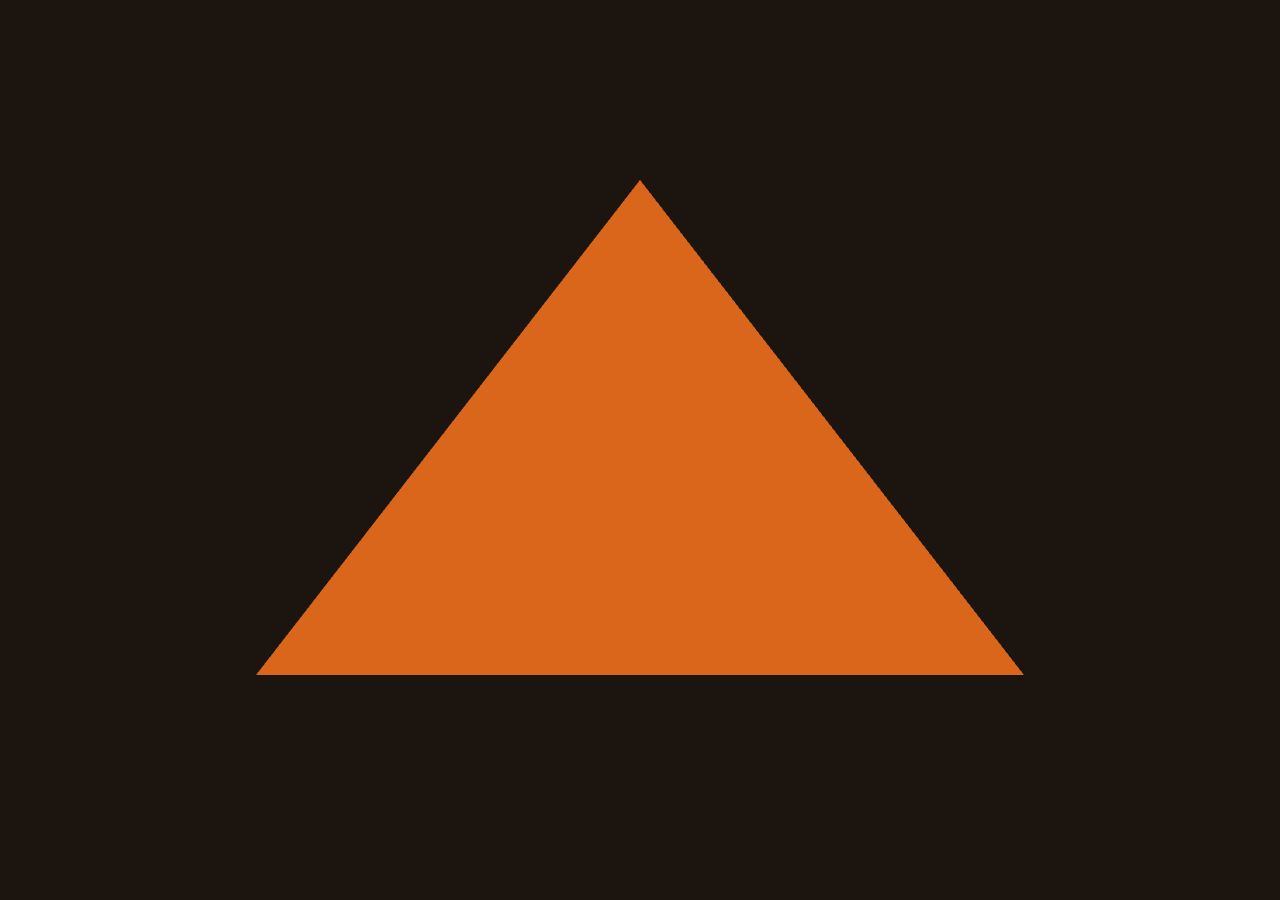
==== index.html @ 7bd9147e "initial commit" ====
<!DOCTYPE html>
<html lang="en">
<head>
  <meta charset="utf-8">
  <meta name="viewport" content="width=device-width, initial-scale=1">
  <title>Leaf Sweeper</title>
  <!-- Empty icon: stops the browser asking for /favicon.ico and logging a 404 error -->
  <link rel="icon" href="data:,">
  <link rel="stylesheet" href="./style.css">
</head>
<body>
  <canvas id="game"></canvas>
  <p id="error" hidden></p>
  <!-- type="module" lets our files import each other (needs a local server, see README) -->
  <script type="module" src="./src/main.js"></script>
</body>
</html>
---- style.css ----
html, body {
  margin: 0;
  height: 100%;
  background: #1b1410;
  overflow: hidden;
}

/* The canvas fills the whole window. Its real pixel size is set in renderer.js. */
#game {
  display: block;
  width: 100vw;
  height: 100vh;
}

/* Shown only if WebGL2 or a shader fails, so errors are visible on the page. */
#error {
  position: absolute;
  top: 16px;
  left: 16px;
  margin: 0;
  padding: 10px 14px;
  background: #7a1f1f;
  color: #ffffff;
  font: 14px system-ui, sans-serif;
  border-radius: 8px;
}
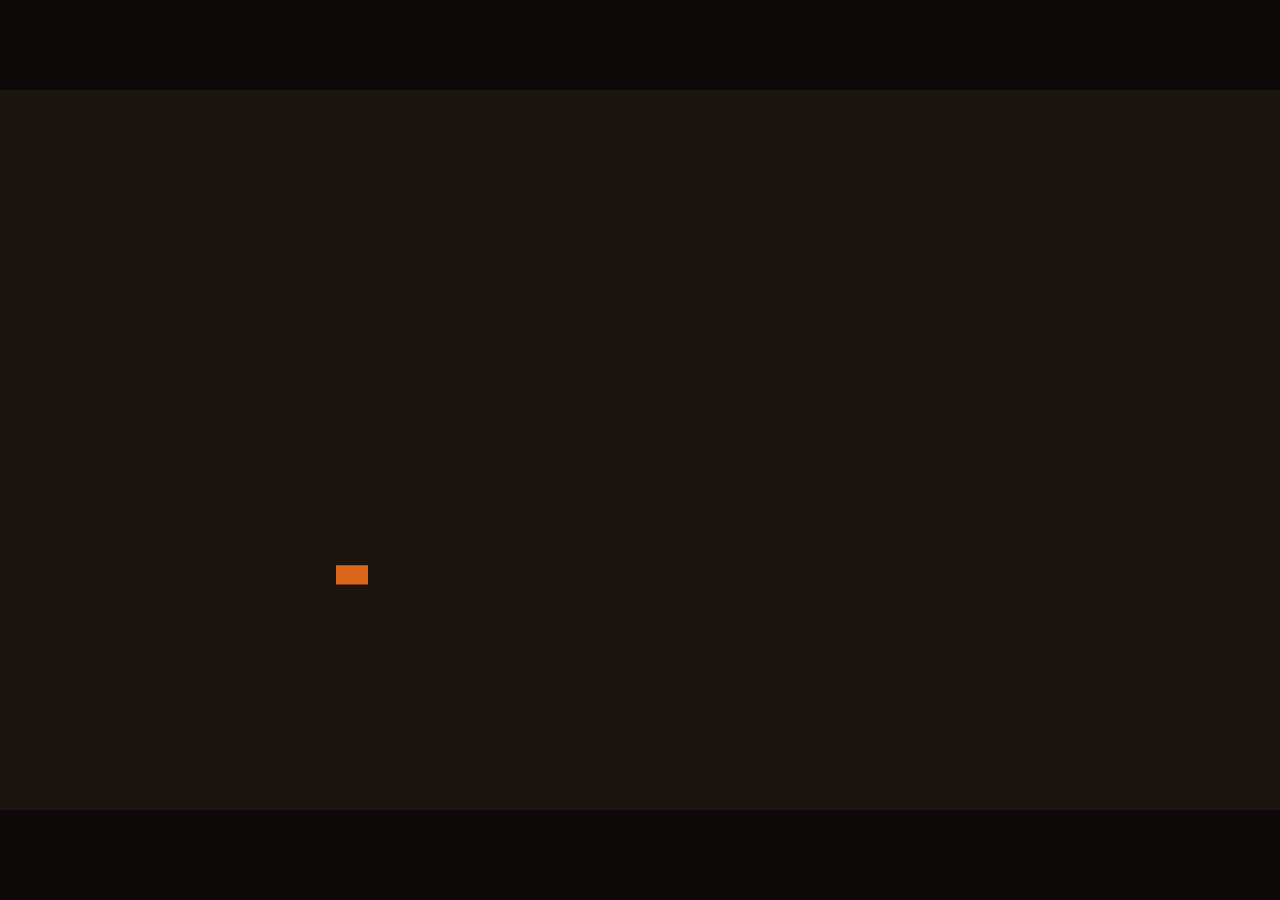
==== commit 23417480: "Step 3: game loop with clamped dt, one leaf at constant velocity, pause key" ====
--- a/index.html
+++ b/index.html
@@ -11,6 +11,7 @@
 <body>
   <canvas id="game"></canvas>
   <p id="error" hidden></p>
+  <p id="paused" hidden>Paused (press P)</p>
   <!-- type="module" lets our files import each other (needs a local server, see README) -->
   <script type="module" src="./src/main.js"></script>
 </body>
--- a/style.css
+++ b/style.css
@@ -24,3 +24,17 @@
   font: 14px system-ui, sans-serif;
   border-radius: 8px;
 }
+
+/* Shown while the simulation is paused with the P key. */
+#paused {
+  position: absolute;
+  top: 16px;
+  right: 16px;
+  margin: 0;
+  padding: 6px 12px;
+  background: rgba(0, 0, 0, 0.55);
+  color: #f0e6da;
+  font: 14px system-ui, sans-serif;
+  border-radius: 8px;
+  pointer-events: none;   /* clicks pass through to the canvas */
+}
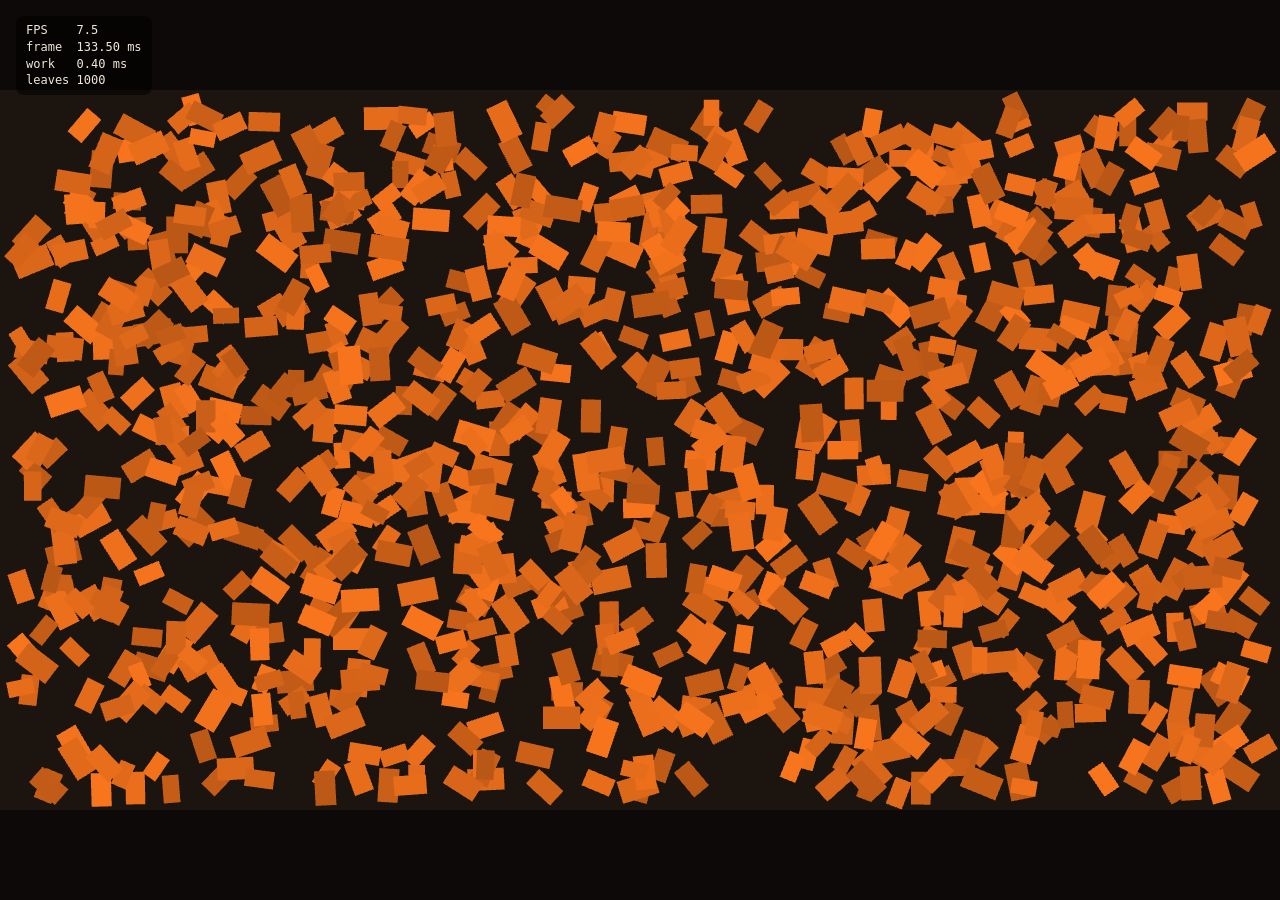
==== commit ec29ecb4: "Step 4 is built: 1000 leaves are drawn with one instanced draw call, each in its own shade, with an " ====
--- a/index.html
+++ b/index.html
@@ -12,6 +12,8 @@
   <canvas id="game"></canvas>
   <p id="error" hidden></p>
   <p id="paused" hidden>Paused (press P)</p>
+  <!-- FPS counter (press F to hide or show) -->
+  <pre id="stats"></pre>
   <!-- type="module" lets our files import each other (needs a local server, see README) -->
   <script type="module" src="./src/main.js"></script>
 </body>
--- a/style.css
+++ b/style.css
@@ -38,3 +38,22 @@
   border-radius: 8px;
   pointer-events: none;   /* clicks pass through to the canvas */
 }
+
+/* FPS counter, top left. Press F to hide or show it. */
+#stats {
+  position: absolute;
+  top: 16px;
+  left: 16px;
+  margin: 0;
+  padding: 6px 10px;
+  background: rgba(0, 0, 0, 0.55);
+  color: #f0e6da;
+  font: 12px/1.4 ui-monospace, Consolas, monospace;   /* fixed-width digits do not jitter */
+  border-radius: 8px;
+  pointer-events: none;   /* clicks pass through to the canvas */
+}
+
+/* The error box sits in the same corner, so keep it on top. */
+#error {
+  z-index: 1;
+}
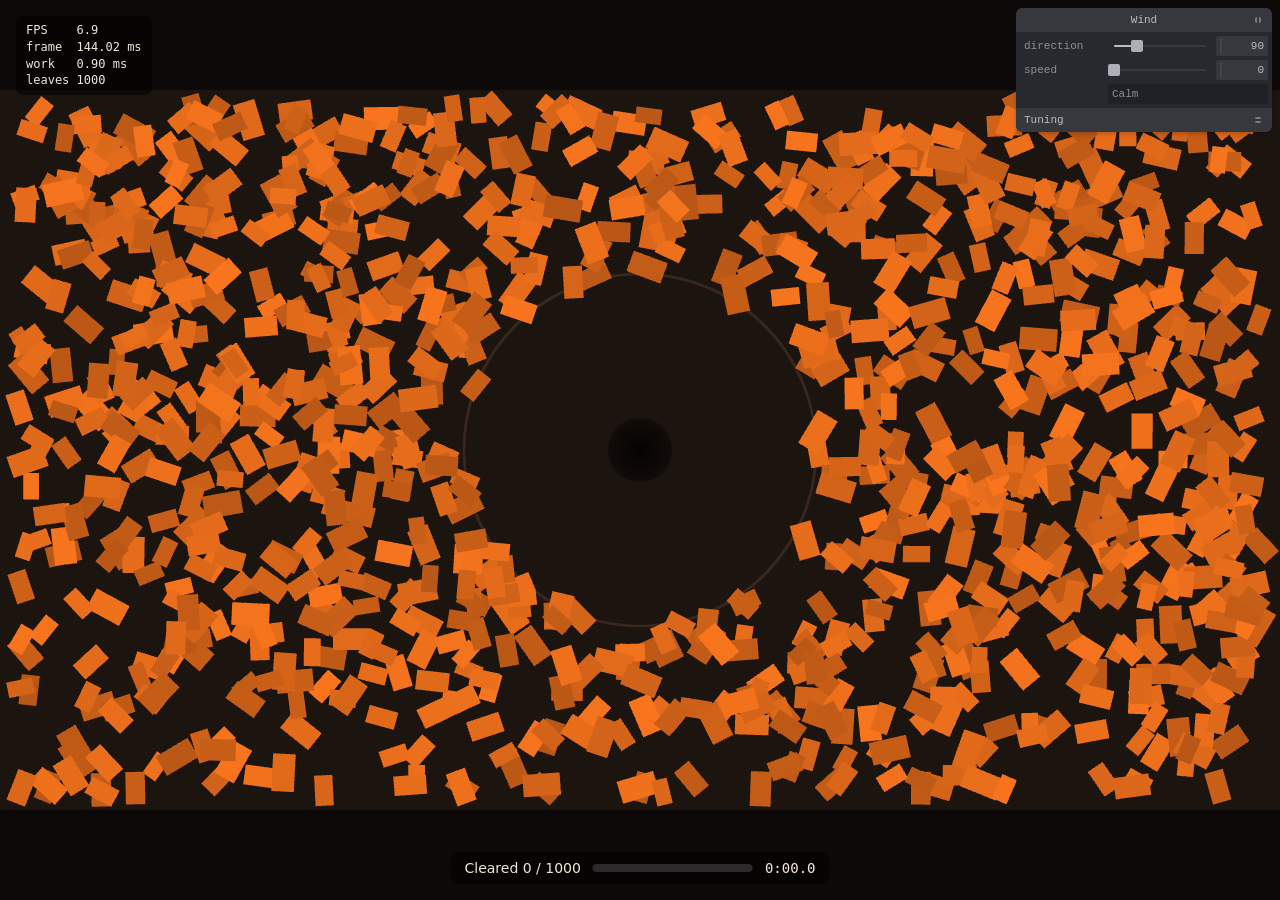
==== commit 2b37899b: "Step 7 is built: the void pulls leaves in and they spiral, shrink and fade away, with a cleared coun" ====
--- a/index.html
+++ b/index.html
@@ -14,6 +14,23 @@
   <p id="paused" hidden>Paused (press P)</p>
   <!-- FPS counter (press F to hide or show) -->
   <pre id="stats"></pre>
+  <!-- Counter, progress bar and timer, bottom center -->
+  <div id="hud">
+    <span id="hud-count">Cleared 0 / 0</span>
+    <div id="hud-bar"><div id="hud-fill"></div></div>
+    <span id="hud-time">0:00.0</span>
+  </div>
+  <!-- Win card, shown when every leaf is cleared -->
+  <div id="win" hidden>
+    <div class="card">
+      <h2>All clear!</h2>
+      <p id="win-time"></p>
+      <div class="buttons">
+        <button id="again" type="button">Play again</button>
+        <button id="more" type="button">+100 leaves</button>
+      </div>
+    </div>
+  </div>
   <!-- type="module" lets our files import each other (needs a local server, see README) -->
   <script type="module" src="./src/main.js"></script>
 </body>
--- a/style.css
+++ b/style.css
@@ -25,11 +25,12 @@
   border-radius: 8px;
 }
 
-/* Shown while the simulation is paused with the P key. */
+/* Shown while the simulation is paused with the P key. Top center. */
 #paused {
   position: absolute;
   top: 16px;
-  right: 16px;
+  left: 50%;
+  transform: translateX(-50%);   /* centered: the wind panel is in the top right */
   margin: 0;
   padding: 6px 12px;
   background: rgba(0, 0, 0, 0.55);
@@ -57,3 +58,91 @@
 #error {
   z-index: 1;
 }
+
+/* Counter, progress bar and timer, bottom center. */
+#hud {
+  position: absolute;
+  bottom: 16px;
+  left: 50%;
+  transform: translateX(-50%);
+  display: flex;
+  align-items: center;
+  gap: 12px;
+  padding: 8px 14px;
+  background: rgba(0, 0, 0, 0.55);
+  color: #f0e6da;
+  font: 14px system-ui, sans-serif;
+  border-radius: 10px;
+  pointer-events: none;   /* clicks pass through to the canvas */
+  white-space: nowrap;
+}
+
+#hud-time {
+  font-family: ui-monospace, Consolas, monospace;   /* fixed-width digits do not jitter */
+}
+
+#hud-bar {
+  width: 160px;
+  height: 8px;
+  background: rgba(255, 255, 255, 0.15);
+  border-radius: 4px;
+  overflow: hidden;
+}
+
+#hud-fill {
+  width: 0%;
+  height: 100%;
+  background: #d9661a;   /* leaf orange */
+}
+
+/* Win card: covers the screen with a dark veil and centers the card. */
+#win {
+  position: absolute;
+  inset: 0;
+  display: flex;
+  align-items: center;
+  justify-content: center;
+  background: rgba(0, 0, 0, 0.45);
+  z-index: 2;
+}
+
+/* "display: flex" above would override the hidden attribute, so hidden must be restated. */
+#win[hidden] {
+  display: none;
+}
+
+#win .card {
+  padding: 24px 32px;
+  background: #2a1f18;
+  color: #f0e6da;
+  font: 16px system-ui, sans-serif;
+  text-align: center;
+  border-radius: 12px;
+  box-shadow: 0 8px 30px rgba(0, 0, 0, 0.5);
+}
+
+#win h2 {
+  margin: 0 0 8px;
+  font-size: 26px;
+}
+
+#win .buttons {
+  display: flex;
+  gap: 12px;
+  justify-content: center;
+  margin-top: 16px;
+}
+
+#win button {
+  padding: 8px 16px;
+  font: inherit;
+  color: #1b1410;
+  background: #e8a25c;
+  border: none;
+  border-radius: 8px;
+  cursor: pointer;
+}
+
+#win button:hover {
+  background: #f2b878;
+}
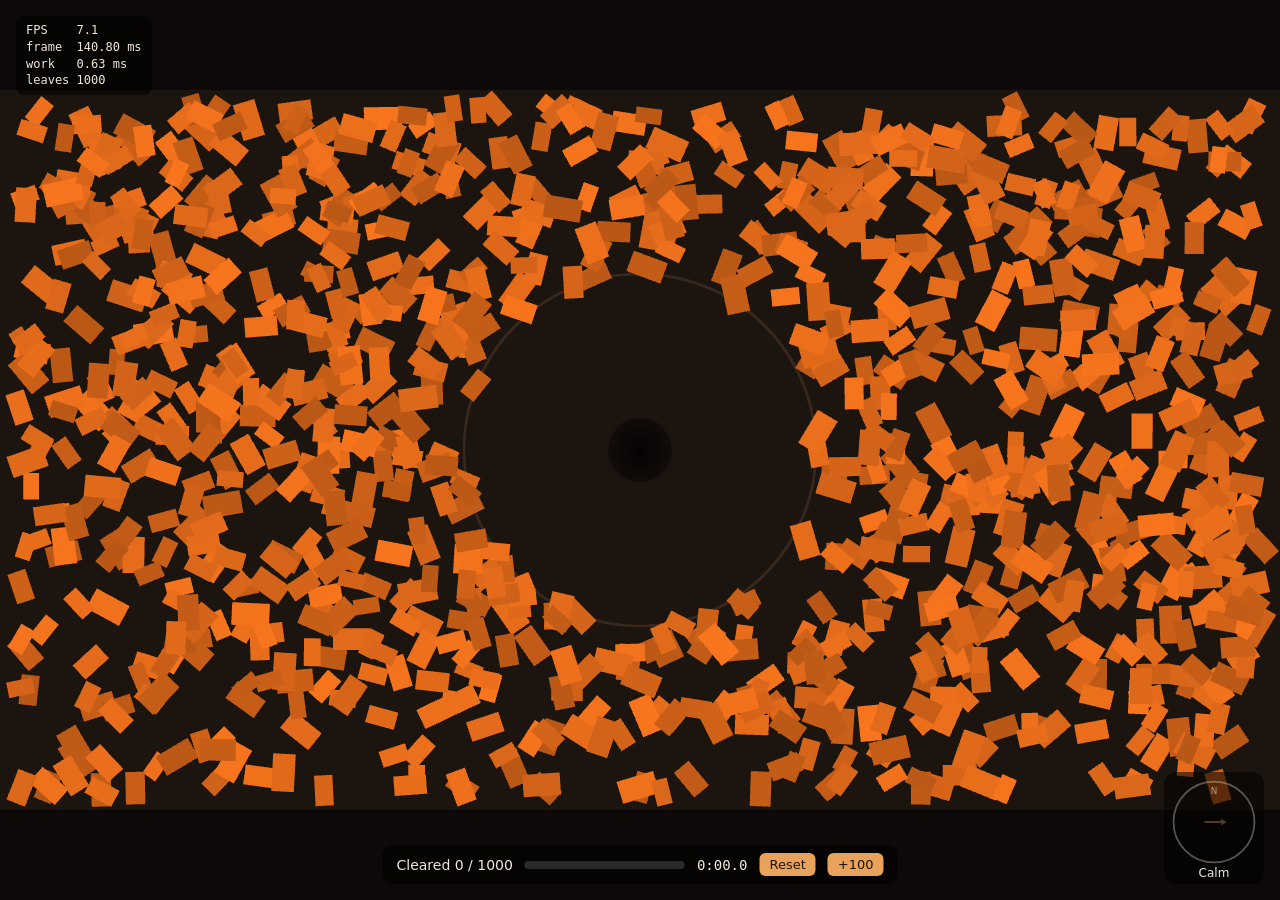
==== commit efbe8d9e: "Step 8 is built: hold the mouse on the field to blow toward the void, with a wind compass, Reset and" ====
--- a/index.html
+++ b/index.html
@@ -19,6 +19,21 @@
     <span id="hud-count">Cleared 0 / 0</span>
     <div id="hud-bar"><div id="hud-fill"></div></div>
     <span id="hud-time">0:00.0</span>
+    <button id="reset" type="button" title="New layout, timer back to 0 (R)">Reset</button>
+    <button id="add" type="button" title="Add 100 leaves">+100</button>
+  </div>
+  <!-- Wind compass, bottom right: shows the wind, does not control it -->
+  <div id="compass" aria-label="Wind direction and strength">
+    <svg viewBox="-50 -50 100 100" width="88" height="88" aria-hidden="true">
+      <circle r="46" class="dial"/>
+      <text y="-35" class="north">N</text>
+      <!-- The arrow points up (bearing 0); main.js rotates and scales it. -->
+      <g id="compass-arrow">
+        <line x1="0" y1="22" x2="0" y2="-22"/>
+        <polygon points="0,-32 -8,-18 8,-18"/>
+      </g>
+    </svg>
+    <div id="compass-label">Calm</div>
   </div>
   <!-- Win card, shown when every leaf is cleared -->
   <div id="win" hidden>
--- a/style.css
+++ b/style.css
@@ -10,6 +10,8 @@
   display: block;
   width: 100vw;
   height: 100vh;
+  cursor: crosshair;     /* hold the mouse button on the field to blow (step 8) */
+  touch-action: none;    /* on phones, a finger on the field blows instead of scrolling or zooming */
 }
 
 /* Shown only if WebGL2 or a shader fails, so errors are visible on the page. */
@@ -146,3 +148,67 @@
 #win button:hover {
   background: #f2b878;
 }
+
+/* Step 8: Reset and +100 buttons at the right end of the bottom bar. The bar lets clicks through,
+   but the buttons must catch them. */
+#hud button {
+  pointer-events: auto;
+  padding: 4px 10px;
+  font: 13px system-ui, sans-serif;
+  color: #1b1410;
+  background: #e8a25c;
+  border: none;
+  border-radius: 6px;
+  cursor: pointer;
+}
+
+#hud button:hover:not(:disabled) {
+  background: #f2b878;
+}
+
+#hud button:disabled,
+#win button:disabled {
+  opacity: 0.4;
+  cursor: default;
+}
+
+/* Wind compass, bottom right. It catches clicks (so clicking it never blows) but does nothing with them. */
+#compass {
+  position: absolute;
+  right: 16px;
+  bottom: 16px;
+  padding: 6px 6px 4px;
+  background: rgba(0, 0, 0, 0.55);
+  color: #f0e6da;
+  font: 12px system-ui, sans-serif;
+  text-align: center;
+  border-radius: 12px;
+  user-select: none;
+}
+
+#compass svg {
+  display: block;
+}
+
+#compass .dial {
+  fill: none;
+  stroke: rgba(240, 230, 218, 0.35);
+  stroke-width: 2;
+}
+
+#compass .north {
+  fill: rgba(240, 230, 218, 0.6);
+  font: 10px system-ui, sans-serif;
+  text-anchor: middle;
+  dominant-baseline: middle;
+}
+
+#compass-arrow line {
+  stroke: #e8a25c;
+  stroke-width: 5;
+  stroke-linecap: round;
+}
+
+#compass-arrow polygon {
+  fill: #e8a25c;
+}
